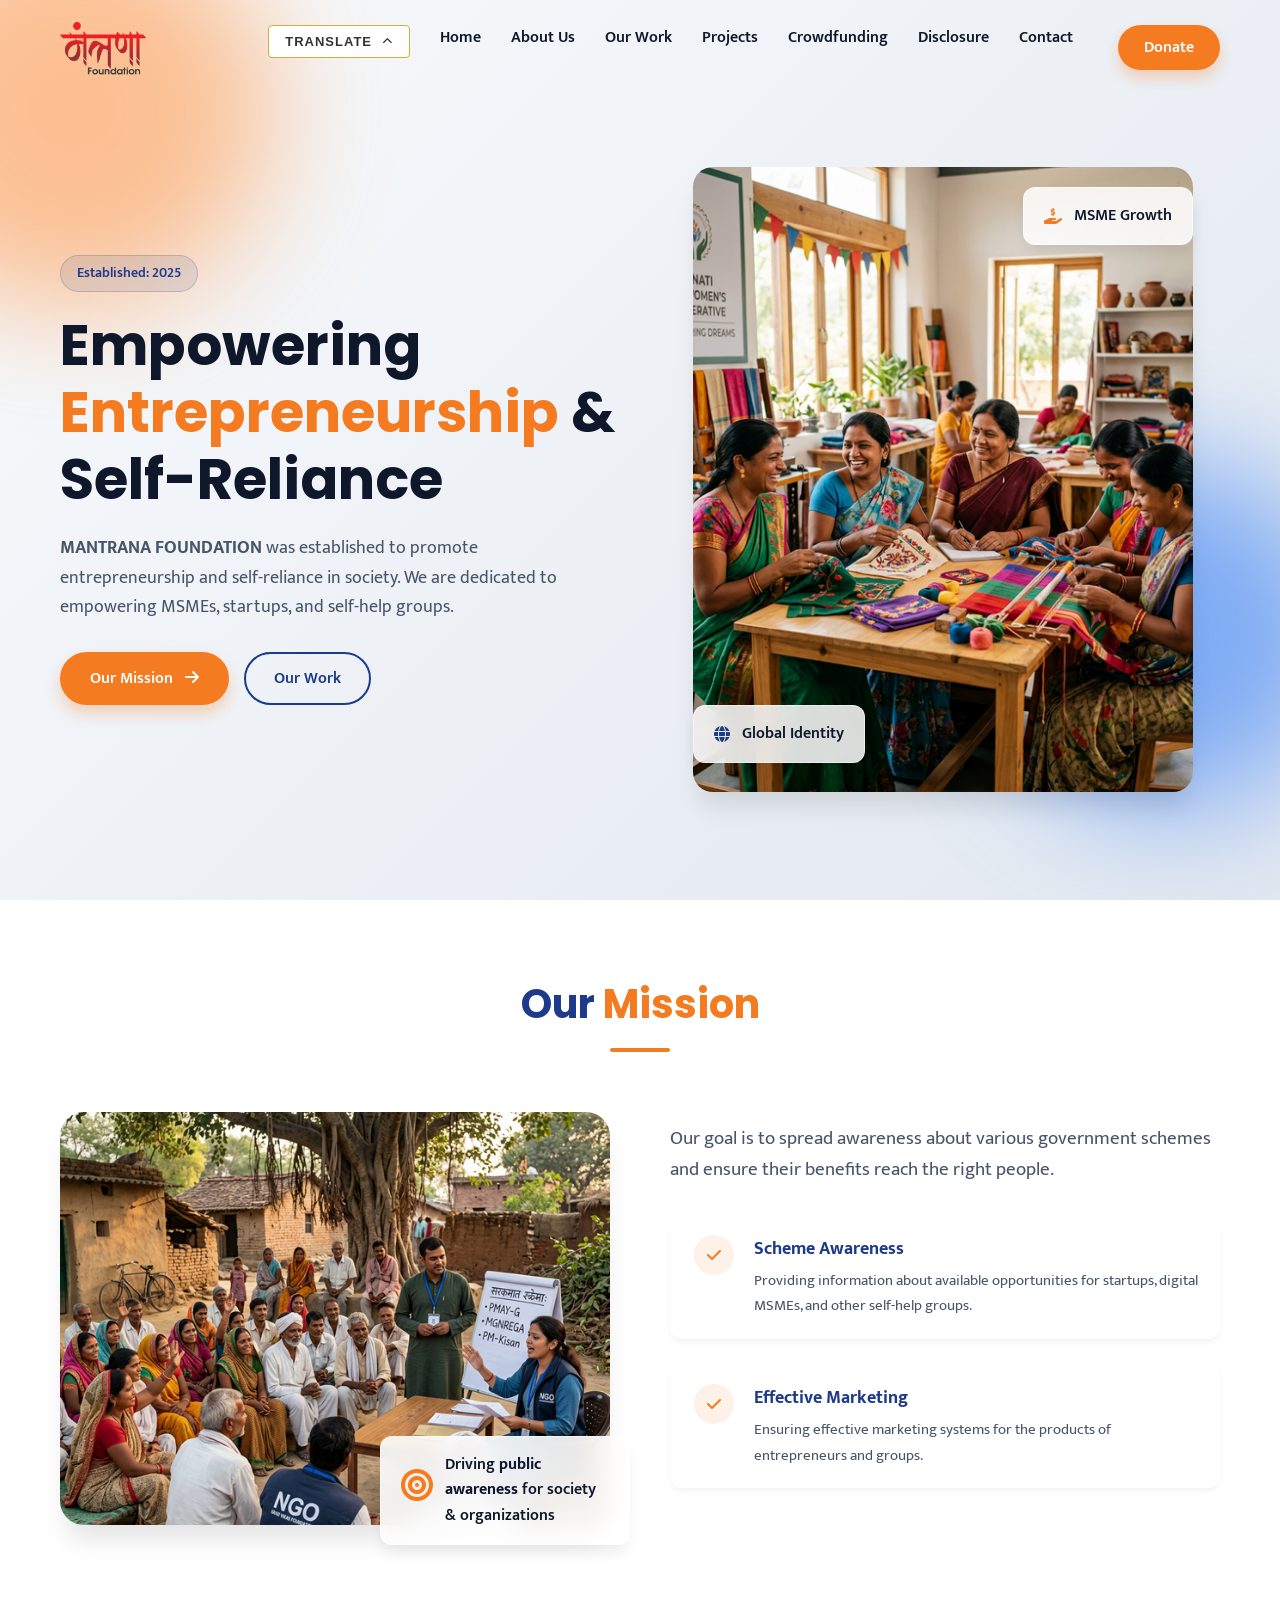
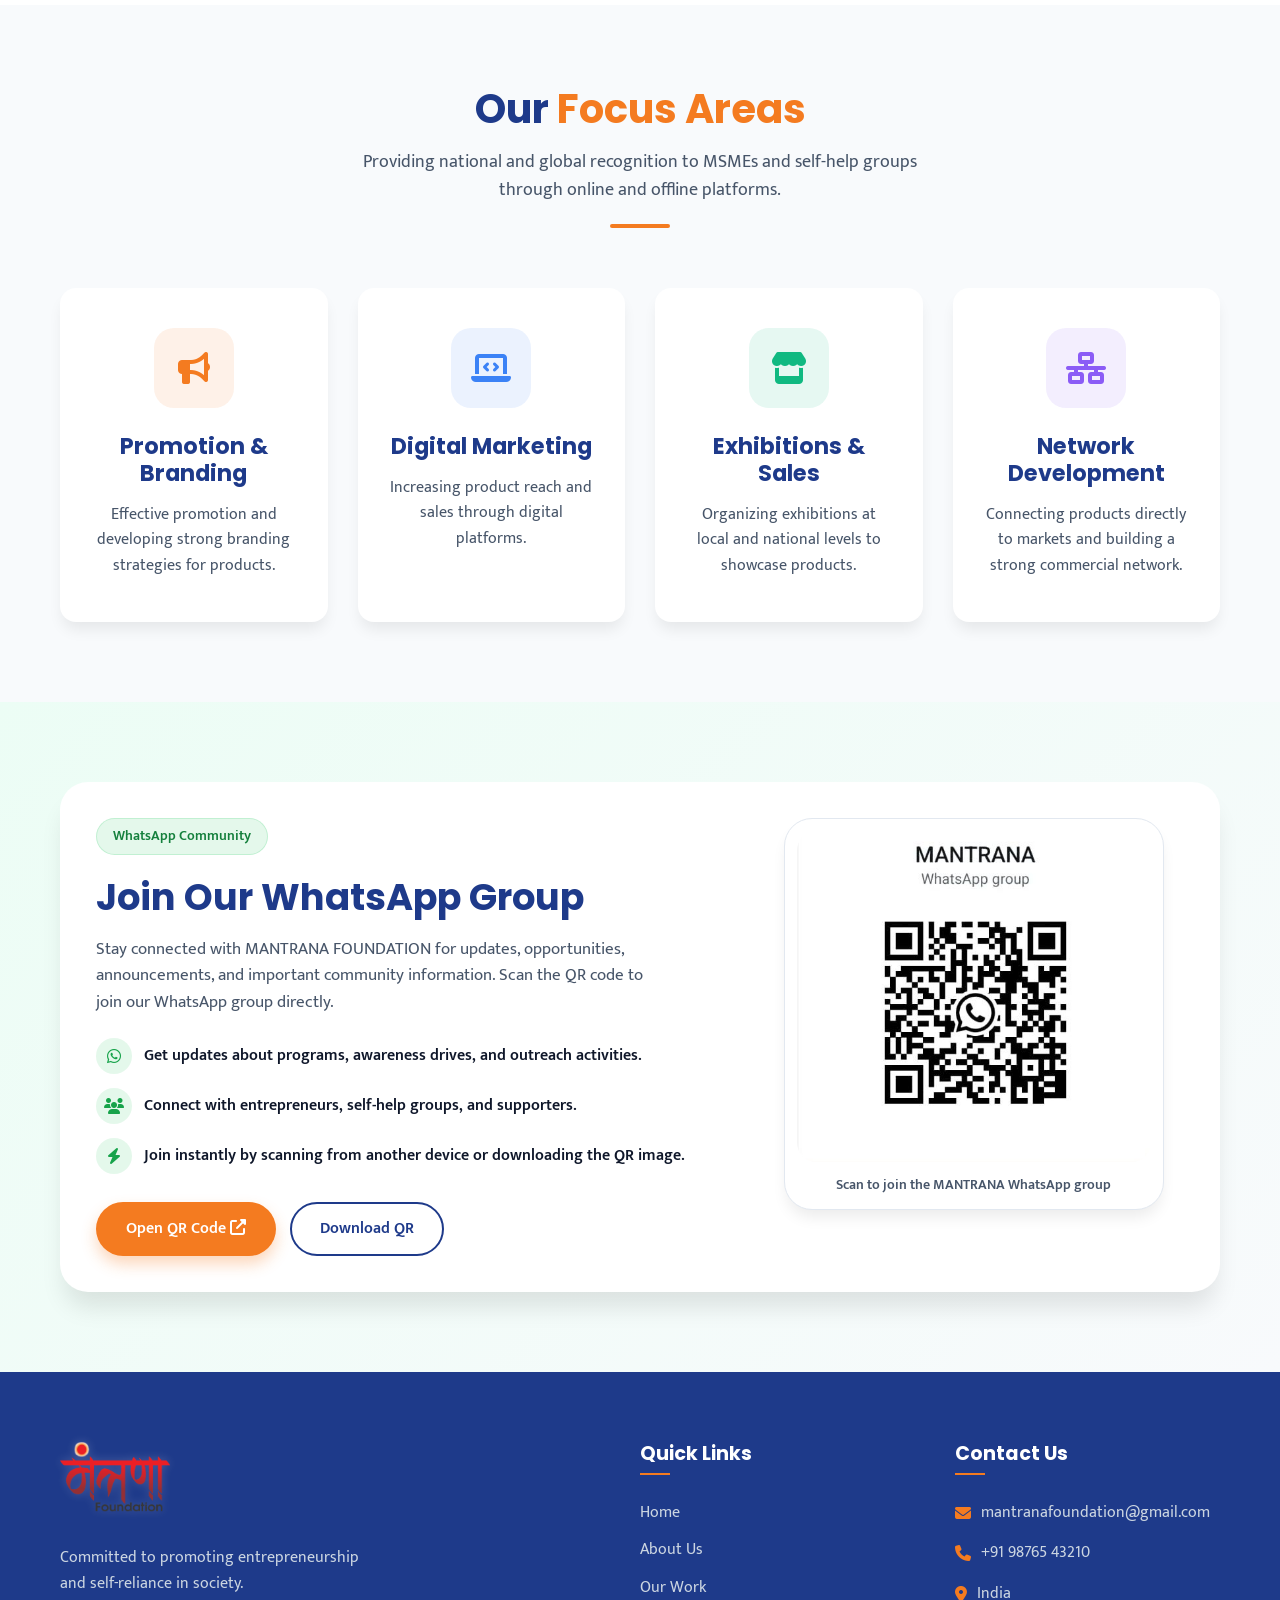
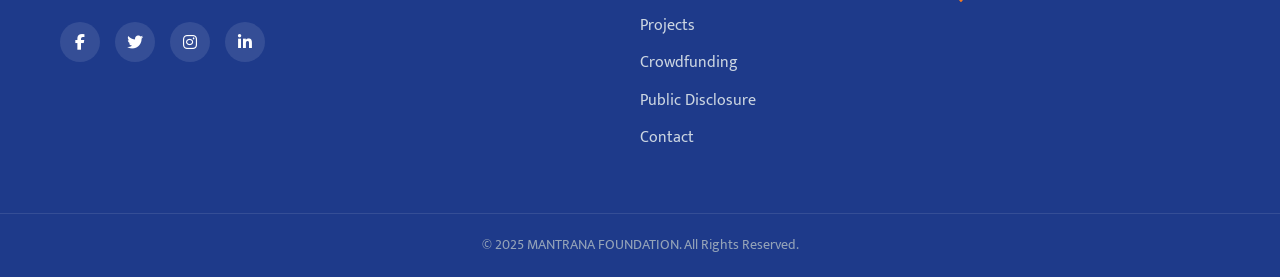
==== index.html @ 3f2767aa "update" ====
<!DOCTYPE html>
<html lang="en">

<head>
    <meta charset="UTF-8">
    <meta name="viewport" content="width=device-width, initial-scale=1.0">
    <meta name="description"
        content="MANTRANA FOUNDATION - An organization dedicated to promoting entrepreneurship and self-reliance in society.">
    <title>MANTRANA FOUNDATION | Entrepreneurship & Self-Reliance</title>
    <link rel="preconnect" href="https://fonts.googleapis.com">
    <link rel="preconnect" href="https://fonts.gstatic.com" crossorigin>
    <link
        href="https://fonts.googleapis.com/css2?family=Mukta:wght@300;400;500;600;700&family=Poppins:wght@400;500;600;700;800&display=swap"
        rel="stylesheet">
    <link rel="stylesheet" href="https://cdnjs.cloudflare.com/ajax/libs/font-awesome/6.4.0/css/all.min.css">
    <link rel="stylesheet" href="styles.css">
</head>

<body>
    <!-- Navbar -->
    <nav class="navbar">
        <div class="container nav-container">
            <a href="index.html" class="logo">
                <img src="assets/Mantarna_Foundation_4.jpg-removebg-preview.png" alt="MANTRANA FOUNDATION Logo" class="logo-img">
            </a>
            <div class="nav-links">
                <div class="premium-translate" id="premiumTranslate">
                    <button class="translate-btn" id="translateBtn">
                        TRANSLATE <i class="fas fa-chevron-up"></i>
                    </button>
                    <div class="translate-dropdown" id="translateDropdown">
                        <div class="translate-header">
                            <h3>Select Language</h3>
                            <p>INSTANT PAGE TRANSLATION</p>
                        </div>
                        <div class="translate-list" id="languageList">
                            <div class="translate-item active" data-lang="en">
                                <span class="dot"></span> English
                            </div>
                            <div class="translate-item" data-lang="as">
                                <span class="dot"></span> Assamese
                            </div>
                            <div class="translate-item" data-lang="hi">
                                <span class="dot"></span> Awadhi
                            </div>
                            <div class="translate-item" data-lang="hi">
                                <span class="dot"></span> Bodo
                            </div>
                            <div class="translate-item" data-lang="bn">
                                <span class="dot"></span> Bengali
                            </div>
                            <div class="translate-item" data-lang="hi">
                                <span class="dot"></span> Bhojpuri
                            </div>
                            <div class="translate-item" data-lang="hi">
                                <span class="dot"></span> Hindi
                            </div>
                        </div>
                    </div>
                </div>
                <div id="google_translate_element"></div>
                <a href="index.html" class="nav-link active">Home</a>
                <a href="about.html" class="nav-link">About Us</a>
                <a href="services.html" class="nav-link">Our Work</a>
                <a href="projects.html" class="nav-link">Projects</a>
                <a href="crowdfund.html" class="nav-link">Crowdfunding</a>
                <a href="disclosure.html" class="nav-link">Disclosure</a>
                <a href="contact.html" class="nav-link">Contact</a>
                <a href="donate.html" class="btn btn-primary nav-donate-btn">Donate</a>
            </div>
            <button class="menu-btn" aria-label="Toggle menu">
                <i class="fas fa-bars"></i>
            </button>
        </div>
    </nav>

    <!-- Hero Section -->
    <header id="home" class="hero">
        <div class="hero-shapes">
            <div class="shape shape-1"></div>
            <div class="shape shape-2"></div>
            <div class="shape shape-3"></div>
        </div>
        <div class="container hero-container">
            <div class="hero-content">
                <div class="badge">Established: 2025</div>
                <h1 class="hero-title">Empowering <span>Entrepreneurship</span> & Self-Reliance</h1>
                <p class="hero-subtitle">
                    <strong>MANTRANA FOUNDATION</strong> was established to promote entrepreneurship and self-reliance
                    in society. We are dedicated to empowering MSMEs, startups, and self-help groups.
                </p>
                <div class="hero-actions">
                    <a href="#mission" class="btn btn-primary">Our Mission <i class="fas fa-arrow-right"></i></a>
                    <a href="#services" class="btn btn-outline">Our Work</a>
                </div>
            </div>
            <div class="hero-image">
                <div class="hero-img-wrapper">
                    <div class="hero-img-container">
                        <img src="hero-image.png" alt="MANTRANA FOUNDATION - Women Entrepreneurs"
                            class="hero-real-image">
                        <div class="image-overlay-card top-right glass-card">
                            <i class="fas fa-hand-holding-dollar text-primary"></i>
                            <span>MSME Growth</span>
                        </div>
                        <div class="image-overlay-card bottom-left glass-card">
                            <i class="fas fa-globe text-secondary"></i>
                            <span>Global Identity</span>
                        </div>
                    </div>
                </div>
            </div>
        </div>
    </header>

    <!-- Mission Section -->
    <section id="mission" class="mission section">
        <div class="container">
            <div class="section-header text-center">
                <h2 class="section-title">Our <span>Mission</span></h2>
                <div class="section-divider"></div>
            </div>
            <div class="mission-grid">
                <div class="mission-image-container">
                    <img src="mission-image.png" alt="MANTRANA FOUNDATION Mission" class="mission-real-image">
                    <div class="mission-highlight-card glass-card">
                        <i class="fas fa-bullseye text-primary" style="font-size: 2rem; margin-bottom: 10px;"></i>
                        <p>Driving <strong>public awareness</strong> for society & organizations</p>
                    </div>
                </div>
                <div class="mission-content">
                    <p class="mission-text text-xl">
                        Our goal is to spread awareness about various government schemes and ensure their benefits
                        reach the right people.
                    </p>
                    <ul class="mission-list">
                        <li>
                            <div class="list-icon"><i class="fas fa-check"></i></div>
                            <div class="list-text">
                                <strong>Scheme Awareness</strong>
                                <span>Providing information about available opportunities for startups, digital MSMEs,
                                    and other self-help groups.</span>
                            </div>
                        </li>
                        <li>
                            <div class="list-icon"><i class="fas fa-check"></i></div>
                            <div class="list-text">
                                <strong>Effective Marketing</strong>
                                <span>Ensuring effective marketing systems for the products of entrepreneurs and
                                    groups.</span>
                            </div>
                        </li>
                    </ul>
                </div>
            </div>
        </div>
    </section>

    <!-- Services/Work Section -->
    <section id="services" class="services section bg-light">
        <div class="container">
            <div class="section-header text-center">
                <h2 class="section-title">Our <span>Focus Areas</span></h2>
                <p class="section-subtitle">Providing national and global recognition to MSMEs and self-help groups
                    through online and offline platforms.</p>
                <div class="section-divider"></div>
            </div>
            <div class="services-grid">
                <!-- Service 1 -->
                <div class="service-card">
                    <div class="service-icon wrapper-1">
                        <i class="fas fa-bullhorn"></i>
                    </div>
                    <h3 class="service-title">Promotion & Branding</h3>
                    <p class="service-desc">Effective promotion and developing strong branding strategies for products.
                    </p>
                </div>
                <!-- Service 2 -->
                <div class="service-card">
                    <div class="service-icon wrapper-2">
                        <i class="fas fa-laptop-code"></i>
                    </div>
                    <h3 class="service-title">Digital Marketing</h3>
                    <p class="service-desc">Increasing product reach and sales through digital platforms.</p>
                </div>
                <!-- Service 3 -->
                <div class="service-card">
                    <div class="service-icon wrapper-3">
                        <i class="fas fa-store"></i>
                    </div>
                    <h3 class="service-title">Exhibitions & Sales</h3>
                    <p class="service-desc">Organizing exhibitions at local and national levels to showcase products.
                    </p>
                </div>
                <!-- Service 4 -->
                <div class="service-card">
                    <div class="service-icon wrapper-4">
                        <i class="fas fa-network-wired"></i>
                    </div>
                    <h3 class="service-title">Network Development</h3>
                    <p class="service-desc">Connecting products directly to markets and building a strong commercial
                        network.</p>
                </div>
            </div>
        </div>
    </section>

    <section class="qr-community">
        <div class="container">
            <div class="qr-community-card">
                <div class="qr-community-copy">
                    <div class="badge">WhatsApp Community</div>
                    <h2 class="qr-community-title">Join Our WhatsApp Group</h2>
                    <p class="qr-community-text">
                        Stay connected with MANTRANA FOUNDATION for updates, opportunities, announcements, and important
                        community information. Scan the QR code to join our WhatsApp group directly.
                    </p>
                    <ul class="qr-community-points">
                        <li>
                            <i class="fab fa-whatsapp"></i>
                            <span>Get updates about programs, awareness drives, and outreach activities.</span>
                        </li>
                        <li>
                            <i class="fas fa-users"></i>
                            <span>Connect with entrepreneurs, self-help groups, and supporters.</span>
                        </li>
                        <li>
                            <i class="fas fa-bolt"></i>
                            <span>Join instantly by scanning from another device or downloading the QR image.</span>
                        </li>
                    </ul>
                    <div class="qr-community-actions">
                        <a href="assets/WhatsApp Image 2026-04-08 at 12.09.59 PM.jpeg" target="_blank"
                            class="btn btn-primary">
                            Open QR Code <i class="fas fa-up-right-from-square"></i>
                        </a>
                        <a href="assets/WhatsApp Image 2026-04-08 at 12.09.59 PM.jpeg" download class="btn btn-outline">
                            Download QR
                        </a>
                    </div>
                </div>
                <div class="qr-preview">
                    <img src="assets/WhatsApp Image 2026-04-08 at 12.09.59 PM.jpeg" alt="WhatsApp Group QR Code">
                    <p class="qr-preview-label">Scan to join the MANTRANA WhatsApp group</p>
                </div>
            </div>
        </div>
    </section>

    <!-- Footer -->
    <footer class="footer">
        <div class="container footer-container">
            <div class="footer-brand">
                <a href="#" class="logo footer-logo">
                    <img src="assets/Mantarna_Foundation_4.jpg-removebg-preview.png" alt="MANTRANA FOUNDATION Logo" class="logo-img">
                </a>
                <p class="footer-desc">Committed to promoting entrepreneurship and self-reliance in society.</p>
                <div class="social-links">
                    <a href="#" class="social-link"><i class="fab fa-facebook-f"></i></a>
                    <a href="#" class="social-link"><i class="fab fa-twitter"></i></a>
                    <a href="#" class="social-link"><i class="fab fa-instagram"></i></a>
                    <a href="#" class="social-link"><i class="fab fa-linkedin-in"></i></a>
                </div>
            </div>

            <div class="footer-links">
                <h4 class="footer-title">Quick Links</h4>
                <ul>
                    <li><a href="index.html">Home</a></li>
                    <li><a href="about.html">About Us</a></li>
                    <li><a href="services.html">Our Work</a></li>
                    <li><a href="projects.html">Projects</a></li>
                    <li><a href="crowdfund.html">Crowdfunding</a></li>
                    <li><a href="disclosure.html">Public Disclosure</a></li>
                    <li><a href="contact.html">Contact</a></li>
                </ul>
            </div>

            <div class="footer-contact">
                <h4 class="footer-title">Contact Us</h4>
                <ul>
                    <li><i class="fas fa-envelope"></i> mantranafoundation@gmail.com</li>
                    <li><i class="fas fa-phone"></i> +91 98765 43210</li>
                    <li><i class="fas fa-map-marker-alt"></i> India</li>
                </ul>
            </div>
        </div>
        <div class="footer-bottom">
            <p>&copy; 2025 MANTRANA FOUNDATION. All Rights Reserved.</p>
        </div>
    </footer>

    <script type="text/javascript">
        function googleTranslateElementInit() {
            new google.translate.TranslateElement({
                pageLanguage: 'en',
                includedLanguages: 'hi,bn,te,mr,ta,ur,gu,kn,or,ml,pa,as,en',
                layout: google.translate.TranslateElement.InlineLayout.SIMPLE
            }, 'google_translate_element');
        }
    </script>
    <script type="text/javascript"
        src="https://translate.google.com/translate_a/element.js?cb=googleTranslateElementInit"></script>
    <script src="script.js"></script>
</body>

</html>
---- styles.css ----
/* --- Base & Variables --- */
:root {
    --primary: #F47B20;
    /* Vibrant Saffron */
    --primary-light: #FF9A4D;
    --primary-dark: #cc5c0c;
    --secondary: #1E3A8A;
    /* Deep Royal Blue */
    --secondary-light: #3B82F6;
    --text-dark: #0F172A;
    --text-muted: #475569;
    --bg-light: #F8FAFC;
    --white: #FFFFFF;
    --transition: all 0.3s cubic-bezier(0.25, 0.8, 0.25, 1);
    --shadow-sm: 0 4px 6px -1px rgba(0, 0, 0, 0.05);
    --shadow-md: 0 10px 15px -3px rgba(0, 0, 0, 0.08);
    --shadow-lg: 0 20px 25px -5px rgba(0, 0, 0, 0.1);
}

* {
    margin: 0;
    padding: 0;
    box-sizing: border-box;
}

html {
    scroll-behavior: smooth;
}

body {
    font-family: 'Mukta', 'Poppins', sans-serif;
    color: var(--text-dark);
    background-color: var(--white);
    line-height: 1.6;
    overflow-x: hidden;
}

a {
    text-decoration: none;
    color: inherit;
}

ul {
    list-style: none;
}

.container {
    max-width: 1200px;
    margin: 0 auto;
    padding: 0 20px;
}

.text-center {
    text-align: center;
}

.section {
    padding: 80px 0;
}

.bg-light {
    background-color: var(--bg-light);
}

/* --- Utilities & Typography --- */
h1,
h2,
h3,
h4,
h5,
h6 {
    font-family: 'Poppins', 'Mukta', sans-serif;
    font-weight: 700;
    line-height: 1.2;
}

.btn {
    display: inline-block;
    padding: 12px 28px;
    border-radius: 50px;
    font-weight: 600;
    font-size: 1rem;
    cursor: pointer;
    transition: var(--transition);
    border: 2px solid transparent;
}

.btn-primary {
    background-color: var(--primary);
    color: var(--white);
    box-shadow: 0 8px 15px rgba(244, 123, 32, 0.3);
}

.btn-primary:hover {
    background-color: var(--primary-dark);
    transform: translateY(-2px);
    box-shadow: 0 12px 20px rgba(244, 123, 32, 0.4);
}

.btn-outline {
    background-color: transparent;
    border-color: var(--secondary);
    color: var(--secondary);
}

.btn-outline:hover {
    background-color: var(--secondary);
    color: var(--white);
    transform: translateY(-2px);
}

.text-primary {
    color: var(--primary);
}

.text-secondary {
    color: var(--secondary);
}

.text-xl {
    font-size: 1.2rem;
}

/* --- Navbar --- */
.navbar {
    position: fixed;
    top: 0;
    left: 0;
    width: 100%;
    padding: 20px 0;
    z-index: 1000;
    transition: var(--transition);
    background: transparent;
}

.navbar.scrolled {
    background: rgba(255, 255, 255, 0.95);
    backdrop-filter: blur(10px);
    padding: 15px 0;
    box-shadow: var(--shadow-sm);
}

.nav-container {
    display: flex;
    justify-content: space-between;
    align-items: center;
}

.logo {
    display: flex;
    align-items: center;
    gap: 10px;
    transition: var(--transition);
}

.logo-img {
    height: 55px; /* Optimal height for navbar */
    width: auto;
    object-fit: contain;
    transition: var(--transition);
}

.logo:hover .logo-img {
    transform: scale(1.05);
}

.nav-links {
    display: flex;
    gap: 30px;
}

.nav-link {
    font-weight: 600;
    color: var(--text-dark);
    position: relative;
    padding-bottom: 5px;
}

.nav-donate-btn {
    padding: 8px 24px !important;
    margin-left: 15px;
}

.nav-link::after {
    content: '';
    position: absolute;
    bottom: 0;
    left: 0;
    width: 0;
    height: 2px;
    background-color: var(--primary);
    transition: var(--transition);
}

.nav-link:hover::after {
    width: 100%;
}

.navbar.scrolled .logo,
.navbar.scrolled .nav-link {
    color: var(--text-dark);
}

.menu-btn {
    display: none;
    font-size: 1.5rem;
    background: none;
    border: none;
    color: var(--text-dark);
    cursor: pointer;
}

/* --- Hero Section --- */
.hero {
    position: relative;
    padding: 160px 0 100px;
    min-height: 100vh;
    display: flex;
    align-items: center;
    background: linear-gradient(135deg, #F8FAFC 0%, #E2E8F0 100%);
    overflow: hidden;
}

.hero-shapes .shape {
    position: absolute;
    border-radius: 50%;
    filter: blur(60px);
    z-index: 0;
    opacity: 0.6;
}

.shape-1 {
    top: -10%;
    left: -10%;
    width: 400px;
    height: 400px;
    background: var(--primary-light);
}

.shape-2 {
    bottom: 10%;
    right: -5%;
    width: 350px;
    height: 350px;
    background: var(--secondary-light);
    opacity: 0.4;
}

.hero-container {
    position: relative;
    z-index: 1;
    display: grid;
    grid-template-columns: 1fr 1fr;
    gap: 50px;
    align-items: center;
}

.badge {
    display: inline-block;
    padding: 6px 16px;
    background: rgba(30, 58, 138, 0.1);
    color: var(--secondary);
    border-radius: 50px;
    font-weight: 600;
    font-size: 0.9rem;
    margin-bottom: 20px;
    border: 1px solid rgba(30, 58, 138, 0.2);
}

.hero-title {
    font-size: 3.5rem;
    color: var(--text-dark);
    margin-bottom: 20px;
}

.hero-title span {
    color: var(--primary);
}

.hero-subtitle {
    font-size: 1.15rem;
    color: var(--text-muted);
    margin-bottom: 30px;
    max-width: 90%;
}

.hero-actions {
    display: flex;
    gap: 15px;
}

.hero-actions .btn i {
    margin-left: 8px;
}

.hero-image {
    position: relative;
}

.hero-img-wrapper {
    position: relative;
    width: 100%;
    height: 450px;
    display: flex;
    justify-content: center;
    align-items: center;
}

.hero-img-container {
    position: relative;
    width: 100%;
    max-width: 500px;
    margin: 0 auto;
}

.hero-real-image {
    width: 100%;
    height: auto;
    border-radius: 20px;
    box-shadow: var(--shadow-lg);
    display: block;
    object-fit: cover;
    aspect-ratio: 4/5;
}

.image-overlay-card {
    position: absolute;
    animation: pulseFloat 5s ease-in-out infinite;
    z-index: 2;
}

@keyframes float {

    0%,
    100% {
        transform: rotate(45deg) translateY(0);
    }

    50% {
        transform: rotate(45deg) translateY(-15px);
    }
}

.glass-card {
    background: rgba(255, 255, 255, 0.85);
    backdrop-filter: blur(12px);
    border: 1px solid rgba(255, 255, 255, 0.5);
    padding: 15px 20px;
    border-radius: 12px;
    box-shadow: var(--shadow-md);
    display: flex;
    align-items: center;
    gap: 12px;
    font-weight: 600;
}

.floating-card {
    position: absolute;
    animation: pulseFloat 5s ease-in-out infinite;
}

.floating-card i {
    font-size: 1.5rem;
}

.top-right {
    top: 20px;
    right: 0;
    animation-delay: 1s;
}

.bottom-left {
    bottom: 30px;
    left: 0;
    animation-delay: 2s;
}

@keyframes pulseFloat {

    0%,
    100% {
        transform: translateY(0);
    }

    50% {
        transform: translateY(-10px);
    }
}

/* --- Section Headers --- */
.section-header {
    margin-bottom: 60px;
}

.section-title {
    font-size: 2.5rem;
    color: var(--secondary);
    margin-bottom: 15px;
}

.section-title span {
    color: var(--primary);
}

.section-subtitle {
    font-size: 1.1rem;
    color: var(--text-muted);
    max-width: 600px;
    margin: 0 auto;
}

.section-divider {
    height: 4px;
    width: 60px;
    background: var(--primary);
    margin: 20px auto 0;
    border-radius: 2px;
}

/* --- Mission Section --- */
.mission-grid {
    display: grid;
    grid-template-columns: 1fr 1fr;
    gap: 60px;
    align-items: center;
}

.mission-image-container {
    position: relative;
    width: 100%;
}

.mission-real-image {
    width: 100%;
    height: auto;
    border-radius: 24px;
    box-shadow: var(--shadow-lg);
    object-fit: cover;
    aspect-ratio: 4/3;
    display: block;
}

.mission-highlight-card {
    position: absolute;
    bottom: -20px;
    right: -20px;
    max-width: 250px;
    z-index: 2;
    background: rgba(255, 255, 255, 0.9);
}





.mission-text {
    margin-bottom: 30px;
    color: var(--text-muted);
}

.mission-list li {
    display: flex;
    gap: 20px;
    margin-bottom: 25px;
    background: var(--white);
    padding: 20px;
    border-radius: 12px;
    box-shadow: var(--shadow-sm);
    transition: var(--transition);
    border-left: 4px solid transparent;
}

.mission-list li:hover {
    transform: translateX(10px);
    border-left-color: var(--primary);
    box-shadow: var(--shadow-md);
}

.list-icon {
    width: 40px;
    height: 40px;
    background: rgba(244, 123, 32, 0.1);
    color: var(--primary);
    border-radius: 50%;
    display: flex;
    justify-content: center;
    align-items: center;
    flex-shrink: 0;
}

.list-text strong {
    display: block;
    font-size: 1.1rem;
    margin-bottom: 5px;
    color: var(--secondary);
}

.list-text span {
    color: var(--text-muted);
    font-size: 0.95rem;
}

/* --- Services Section --- */
.services-grid {
    display: grid;
    grid-template-columns: repeat(auto-fit, minmax(250px, 1fr));
    gap: 30px;
}

.service-card {
    background: var(--white);
    padding: 40px 30px;
    border-radius: 16px;
    text-align: center;
    box-shadow: var(--shadow-md);
    transition: var(--transition);
    border-bottom: 4px solid transparent;
}

.service-card:hover {
    transform: translateY(-10px);
    box-shadow: var(--shadow-lg);
    border-bottom-color: var(--primary);
}

.service-icon {
    width: 80px;
    height: 80px;
    border-radius: 20px;
    display: flex;
    justify-content: center;
    align-items: center;
    margin: 0 auto 25px;
    font-size: 2rem;
    transition: var(--transition);
}

.wrapper-1 {
    background: rgba(244, 123, 32, 0.1);
    color: #F47B20;
}

.wrapper-2 {
    background: rgba(59, 130, 246, 0.1);
    color: #3B82F6;
}

.wrapper-3 {
    background: rgba(16, 185, 129, 0.1);
    color: #10B981;
}

.wrapper-4 {
    background: rgba(139, 92, 246, 0.1);
    color: #8B5CF6;
}

.service-card:hover .service-icon {
    transform: scale(1.1) rotate(5deg);
}

.service-title {
    font-size: 1.4rem;
    margin-bottom: 15px;
    color: var(--secondary);
}

.service-desc {
    color: var(--text-muted);
}

/* --- WhatsApp QR Section --- */
.qr-community {
    padding: 80px 0;
    background: linear-gradient(135deg, #ecfdf5 0%, #f8fafc 100%);
}

.qr-community-card {
    display: grid;
    grid-template-columns: 1.2fr 0.8fr;
    gap: 36px;
    align-items: start;
    background: var(--white);
    border-radius: 28px;
    padding: 36px;
    box-shadow: var(--shadow-lg);
}

.qr-community-copy .badge {
    background: rgba(34, 197, 94, 0.12);
    color: #15803D;
    border-color: rgba(34, 197, 94, 0.18);
}

.qr-community-title {
    font-size: 2.3rem;
    color: var(--secondary);
    margin-bottom: 16px;
}

.qr-community-text {
    color: var(--text-muted);
    font-size: 1.05rem;
    margin-bottom: 22px;
    max-width: 560px;
}

.qr-community-points {
    display: grid;
    gap: 14px;
    margin-bottom: 28px;
}

.qr-community-points li {
    display: flex;
    align-items: center;
    gap: 12px;
    color: var(--text-dark);
    font-weight: 600;
}

.qr-community-points i {
    width: 36px;
    height: 36px;
    border-radius: 50%;
    display: flex;
    align-items: center;
    justify-content: center;
    background: rgba(34, 197, 94, 0.12);
    color: #16A34A;
    flex-shrink: 0;
}

.qr-community-actions {
    display: flex;
    gap: 14px;
    flex-wrap: wrap;
}

.qr-preview {
    background: #ffffff;
    border: 1px solid #E2E8F0;
    border-radius: 28px;
    padding: 12px;
    text-align: center;
    width: 100%;
    max-width: 380px;
    justify-self: center;
    align-self: start;
    box-shadow: var(--shadow-md);
}

.qr-preview img {
    width: 100%;
    max-width: none;
    height: auto;
    border-radius: 20px;
    display: block;
    margin: 0 auto 12px;
}

.qr-preview-label {
    color: var(--text-muted);
    font-size: 0.9rem;
    font-weight: 600;
}

/* --- Footer --- */
.footer {
    background-color: var(--secondary);
    color: var(--white);
    padding: 70px 0 20px;
}

.footer-container {
    display: grid;
    grid-template-columns: 2fr 1fr 1fr;
    gap: 50px;
    margin-bottom: 50px;
}

.footer-logo {
    margin-bottom: 25px;
    display: inline-block;
}

.footer-logo .logo-img {
    height: 70px; /* Slightly larger for footer */
    filter: drop-shadow(0 0 5px rgba(255, 255, 255, 0.2));
}

.footer-desc {
    color: #CBD5E1;
    margin-bottom: 25px;
    max-width: 300px;
}

.social-links {
    display: flex;
    gap: 15px;
}

.social-link {
    width: 40px;
    height: 40px;
    background: rgba(255, 255, 255, 0.1);
    display: flex;
    justify-content: center;
    align-items: center;
    border-radius: 50%;
    color: var(--white);
    transition: var(--transition);
}

.social-link:hover {
    background: var(--primary);
    transform: translateY(-3px);
}

.footer-title {
    font-size: 1.2rem;
    margin-bottom: 25px;
    position: relative;
    padding-bottom: 10px;
}

.footer-title::after {
    content: '';
    position: absolute;
    bottom: 0;
    left: 0;
    width: 30px;
    height: 2px;
    background: var(--primary);
}

.footer-links ul li {
    margin-bottom: 12px;
}

.footer-links ul li a {
    color: #CBD5E1;
    transition: var(--transition);
}

.footer-links ul li a:hover {
    color: var(--primary);
    padding-left: 5px;
}

.footer-contact ul li {
    margin-bottom: 15px;
    display: flex;
    align-items: center;
    gap: 10px;
    color: #CBD5E1;
}

.footer-contact ul li i {
    color: var(--primary);
}

.footer-bottom {
    text-align: center;
    padding-top: 20px;
    border-top: 1px solid rgba(255, 255, 255, 0.1);
    color: #94A3B8;
    font-size: 0.9rem;
}

/* --- Page Hero (Inner Pages) --- */
.page-hero {
    position: relative;
    padding: 160px 0 80px;
    background: linear-gradient(135deg, #0F172A 0%, #1E3A8A 60%, #3B82F6 100%);
    overflow: hidden;
    text-align: center;
}

.page-hero-shapes .shape {
    position: absolute;
    border-radius: 50%;
    filter: blur(80px);
    opacity: 0.3;
}

.page-hero .shape-1 {
    top: -20%;
    left: -10%;
    width: 400px;
    height: 400px;
    background: var(--primary);
}

.page-hero .shape-2 {
    bottom: -10%;
    right: -5%;
    width: 350px;
    height: 350px;
    background: var(--secondary-light);
}

.page-hero-content {
    position: relative;
    z-index: 1;
}

.page-hero .badge {
    background: rgba(244, 123, 32, 0.2);
    color: var(--primary-light);
    border-color: rgba(244, 123, 32, 0.3);
}

.page-hero-title {
    font-size: 3rem;
    color: var(--white);
    margin-bottom: 20px;
}

.page-hero-title span {
    color: var(--primary);
}

.page-hero-subtitle {
    font-size: 1.15rem;
    color: #CBD5E1;
    max-width: 650px;
    margin: 0 auto;
}

/* --- Disclosure Section --- */
.disclosure-section {
    padding: 80px 0;
}

.documents-grid {
    display: flex;
    flex-direction: column;
    gap: 20px;
    max-width: 800px;
    margin: 0 auto;
}

.document-card {
    background: var(--white);
    border-radius: 16px;
    padding: 28px;
    box-shadow: var(--shadow-sm);
    display: flex;
    align-items: center;
    gap: 20px;
    transition: var(--transition);
    border: 1px solid rgba(0, 0, 0, 0.04);
    position: relative;
    overflow: hidden;
}

.document-card::before {
    content: '';
    position: absolute;
    top: 0;
    left: 0;
    width: 4px;
    height: 100%;
    background: var(--primary);
    transform: scaleY(0);
    transition: var(--transition);
    border-radius: 4px 0 0 4px;
}

.document-card:hover {
    transform: translateY(-4px);
    box-shadow: var(--shadow-lg);
}

.document-card:hover::before {
    transform: scaleY(1);
}

.document-icon {
    width: 56px;
    height: 56px;
    border-radius: 14px;
    background: linear-gradient(135deg, #FEE2E2, #FECACA);
    color: #DC2626;
    display: flex;
    justify-content: center;
    align-items: center;
    font-size: 1.5rem;
    flex-shrink: 0;
}

.document-info {
    flex: 1;
    min-width: 0;
}

.document-title {
    font-size: 1.05rem;
    font-weight: 700;
    color: var(--text-dark);
    margin-bottom: 4px;
    white-space: nowrap;
    overflow: hidden;
    text-overflow: ellipsis;
}

.document-desc {
    font-size: 0.85rem;
    color: var(--text-muted);
    line-height: 1.4;
}

.document-actions {
    display: flex;
    gap: 8px;
    flex-shrink: 0;
}

.doc-btn {
    display: inline-flex;
    align-items: center;
    gap: 6px;
    padding: 8px 16px;
    border-radius: 8px;
    font-size: 0.85rem;
    font-weight: 600;
    transition: var(--transition);
    cursor: pointer;
    text-decoration: none;
}

.doc-btn-view {
    background: rgba(30, 58, 138, 0.08);
    color: var(--secondary);
}

.doc-btn-view:hover {
    background: var(--secondary);
    color: var(--white);
    transform: translateY(-1px);
}

.doc-btn-download {
    background: rgba(244, 123, 32, 0.1);
    color: var(--primary);
    padding: 8px 12px;
}

.doc-btn-download:hover {
    background: var(--primary);
    color: var(--white);
    transform: translateY(-1px);
}

/* --- Images Gallery --- */
.images-grid {
    display: grid;
    grid-template-columns: repeat(auto-fit, minmax(300px, 1fr));
    gap: 30px;
    max-width: 800px;
    margin: 0 auto;
}

.image-card {
    border-radius: 16px;
    overflow: hidden;
    box-shadow: var(--shadow-md);
    transition: var(--transition);
    background: var(--white);
}

.image-card:hover {
    transform: translateY(-6px);
    box-shadow: var(--shadow-lg);
}

.image-card-inner {
    overflow: hidden;
    aspect-ratio: 4/3;
}

.image-card-inner img {
    width: 100%;
    height: 100%;
    object-fit: cover;
    transition: transform 0.5s ease;
}

.image-card:hover .image-card-inner img {
    transform: scale(1.05);
}

.image-card-footer {
    padding: 16px 20px;
    display: flex;
    justify-content: space-between;
    align-items: center;
    border-top: 1px solid rgba(0, 0, 0, 0.05);
}

.image-card-footer span {
    font-weight: 600;
    color: var(--text-muted);
    font-size: 0.9rem;
}

.image-card-footer span i {
    color: var(--primary);
    margin-right: 8px;
}

/* --- Responsive Design --- */
@media (max-width: 992px) {

    .hero-container,
    .mission-grid {
        grid-template-columns: 1fr;
        gap: 40px;
    }

    .hero-title {
        font-size: 2.8rem;
    }

    .hero-content {
        text-align: center;
        order: 2;
    }

    .hero-actions {
        justify-content: center;
    }

    .hero-subtitle {
        margin: 0 auto 30px;
    }

    .hero-image {
        order: 1;
    }

    .footer-container {
        grid-template-columns: 1fr;
        text-align: center;
        gap: 30px;
    }

    .footer-desc {
        margin: 0 auto 25px;
    }

    .social-links {
        justify-content: center;
    }

    .footer-title::after {
        left: 50%;
        transform: translateX(-50%);
    }

    .footer-contact ul li {
        justify-content: center;
    }

    .page-hero-title {
        font-size: 2.2rem;
    }

    .documents-grid {
        grid-template-columns: 1fr;
    }

    .document-card {
        flex-wrap: wrap;
    }

    .document-actions {
        width: 100%;
        justify-content: flex-end;
    }

    .images-grid {
        grid-template-columns: 1fr;
    }

    .qr-community-card {
        grid-template-columns: 1fr;
    }
}

@media (max-width: 768px) {
    .menu-btn {
        display: block;
    }

    .nav-links {
        position: fixed;
        top: 80px;
        left: -100%;
        width: 100%;
        background: var(--white);
        flex-direction: column;
        align-items: center;
        padding: 30px 0;
        box-shadow: var(--shadow-md);
        transition: var(--transition);
    }

    .nav-links.active {
        left: 0;
    }

    .nav-donate-btn {
        margin-left: 0;
        margin-top: 15px;
    }

    .lang-selector {
        margin-left: 0;
        margin-top: 15px;
        justify-content: center;
    }
}

/* --- Language Selector --- */
.lang-selector {
    display: flex;
    align-items: center;
    gap: 8px;
    margin-right: 15px;
    background: var(--white); 
    border: 1px solid #E2E8F0;
    border-radius: 50px;
    padding: 4px 12px 4px 16px;
    box-shadow: var(--shadow-sm);
    transition: var(--transition);
}

.lang-selector:hover {
    border-color: var(--primary);
    box-shadow: 0 4px 12px rgba(244, 123, 32, 0.15);
}

.lang-label {
    font-weight: 600;
    font-size: 0.95rem;
    color: var(--secondary);
    display: flex;
    align-items: center;
    gap: 8px;
    white-space: nowrap;
}

.lang-label i {
    color: var(--primary);
    font-size: 1.2rem;
}

.goog-te-banner-frame.skiptranslate, .goog-te-gadget-icon {
    display: none !important;
}

body {
    top: 0px !important;
}

.goog-te-gadget {
    font-family: 'Poppins', sans-serif !important;
    color: transparent !important;
    font-size: 0 !important;
    display: flex;
    align-items: center;
}

.goog-te-gadget .goog-te-combo {
    margin: 0 0 0 12px;
    padding: 6px 24px 6px 12px;
    border: none;
    border-left: 1px solid #E2E8F0;
    border-radius: 0;
    background-color: transparent;
    color: var(--text-dark);
    font-weight: 500;
    cursor: pointer;
    outline: none;
    font-family: 'Poppins', sans-serif;
    font-size: 0.9rem;
    appearance: none;
    -webkit-appearance: none;
    background-image: url("data:image/svg+xml;charset=UTF-8,%3csvg xmlns='http://www.w3.org/2000/svg' viewBox='0 0 24 24' fill='none' stroke='%2364748B' stroke-width='2' stroke-linecap='round' stroke-linejoin='round'%3e%3cpolyline points='6 9 12 15 18 9'%3e%3c/polyline%3e%3c/svg%3e");
    background-repeat: no-repeat;
    background-position: right 4px center;
    background-size: 1em;
    transition: var(--transition);
}

.goog-te-gadget .goog-te-combo:hover, .goog-te-gadget .goog-te-combo:focus {
    color: var(--primary);
}

#goog-gt-tt, .goog-te-balloon-frame {
    display: none !important;
}

.goog-text-highlight {
    background-color: transparent !important;
    box-shadow: none !important;
}

/* Clean up Google Translate Simple Layout Button */
.goog-te-gadget-simple {
    background-color: transparent !important;
    border: none !important;
    display: flex;
    align-items: center;
}

.goog-te-gadget-simple .goog-te-menu-value {
    display: flex;
    align-items: center;
}

/* Hide vertical separator pipe */
.goog-te-gadget-simple .goog-te-menu-value span:nth-child(3) {
    display: none !important;
}

/* Style the dropdown arrow */
.goog-te-gadget-simple .goog-te-menu-value span[aria-hidden="true"] {
    color: var(--primary) !important;
    font-size: 14px !important;
    margin-left: 6px;
}

/* Also hide the first option in standard layout as a fallback */
.goog-te-combo option:first-child {
    display: none;
}

/* --- Premium Vision Card --- */
.vision-card {
    position: relative;
    margin-top: 50px;
    padding: 50px 40px;
    background: linear-gradient(135deg, rgba(255, 255, 255, 0.95) 0%, rgba(244, 123, 32, 0.03) 100%);
    border-radius: 30px;
    box-shadow: 0 20px 40px rgba(0, 0, 0, 0.05);
    border: 1px solid rgba(244, 123, 32, 0.1);
    overflow: hidden;
    transition: var(--transition);
}

.vision-card::before {
    content: '"';
    position: absolute;
    top: -20px;
    left: 20px;
    font-size: 15rem;
    font-family: 'Poppins', serif;
    color: rgba(244, 123, 32, 0.05);
    line-height: 1;
    z-index: 0;
}

.vision-card:hover {
    transform: translateY(-5px);
    box-shadow: 0 30px 60px rgba(244, 123, 32, 0.1);
    border-color: rgba(244, 123, 32, 0.3);
}

.vision-header {
    position: relative;
    z-index: 1;
    display: flex;
    align-items: center;
    gap: 15px;
    margin-bottom: 25px;
}

.vision-icon-wrapper {
    width: 50px;
    height: 50px;
    background: var(--primary);
    color: var(--white);
    border-radius: 12px;
    display: flex;
    justify-content: center;
    align-items: center;
    font-size: 1.5rem;
    box-shadow: 0 8px 15px rgba(244, 123, 32, 0.3);
}

.vision-title {
    font-size: 1.8rem;
    color: var(--secondary);
    font-weight: 800;
    margin: 0;
}

.vision-text {
    position: relative;
    z-index: 1;
    font-size: 1.25rem;
    line-height: 1.9;
    color: var(--text-dark);
    font-family: 'Mukta', sans-serif;
    font-style: italic;
    font-weight: 500;
}

.vision-highlight {
    color: var(--primary);
    font-weight: 700;
    position: relative;
    display: inline-block;
    padding: 0 4px;
}

.vision-highlight::after {
    content: '';
    position: absolute;
    bottom: 4px;
    left: 0;
    width: 100%;
    height: 8px;
    background: rgba(244, 123, 32, 0.15);
    z-index: -1;
    border-radius: 4px;
}

.vision-footer {
    margin-top: 30px;
    display: flex;
    align-items: center;
    gap: 10px;
}

.vision-footer .line {
    height: 2px;
    flex: 1;
    background: linear-gradient(to right, var(--primary), transparent);
}

/* --- Stats Section --- */
.stats-section {
    padding: 60px 0;
    background: var(--secondary);
    color: var(--white);
}

.stats-grid {
    display: grid;
    grid-template-columns: repeat(auto-fit, minmax(200px, 1fr));
    gap: 40px;
    text-align: center;
}

.stat-item h3 {
    font-size: 3rem;
    color: var(--primary);
    margin-bottom: 5px;
}

.stat-item p {
    font-size: 1.1rem;
    opacity: 0.9;
    font-weight: 500;
}

/* --- Core Values Section --- */
.values-section {
    padding: 100px 0;
}

.values-grid {
    display: grid;
    grid-template-columns: repeat(auto-fit, minmax(280px, 1fr));
    gap: 30px;
}

.value-card {
    background: var(--white);
    padding: 40px;
    border-radius: 20px;
    box-shadow: var(--shadow-md);
    transition: var(--transition);
    border: 1px solid rgba(0, 0, 0, 0.05);
}

.value-card:hover {
    transform: translateY(-10px);
    box-shadow: var(--shadow-lg);
    border-color: var(--primary-light);
}

.value-icon {
    width: 60px;
    height: 60px;
    background: rgba(244, 123, 32, 0.1);
    color: var(--primary);
    border-radius: 12px;
    display: flex;
    justify-content: center;
    align-items: center;
    font-size: 1.8rem;
    margin-bottom: 25px;
}

.value-card h3 {
    color: var(--secondary);
    margin-bottom: 15px;
    font-size: 1.4rem;
}

.value-card p {
    color: var(--text-muted);
}

/* --- Call to Action Section --- */
.cta-section {
    padding: 100px 0;
    background: linear-gradient(135deg, var(--secondary) 0%, #172554 100%);
    color: var(--white);
    position: relative;
    overflow: hidden;
}

.cta-section::before {
    content: '';
    position: absolute;
    top: 0;
    left: 0;
    width: 100%;
    height: 100%;
    background: url('https://www.transparenttextures.com/patterns/cubes.png');
    opacity: 0.1;
}

.cta-content {
    position: relative;
    z-index: 1;
    text-align: center;
    max-width: 800px;
    margin: 0 auto;
}

.cta-title {
    font-size: 3rem;
    margin-bottom: 20px;
}

.cta-text {
    font-size: 1.25rem;
    margin-bottom: 40px;
    opacity: 0.9;
}

.cta-actions {
    display: flex;
    gap: 20px;
    justify-content: center;
}

/* --- Team Section --- */
.team-section {
    padding: 100px 0;
}

.team-grid {
    display: grid;
    grid-template-columns: repeat(auto-fit, minmax(300px, 1fr));
    gap: 40px;
    margin-top: 50px;
}

.team-card {
    background: var(--white);
    border-radius: 24px;
    padding: 30px;
    text-align: center;
    box-shadow: var(--shadow-md);
    transition: var(--transition);
    border: 1px solid rgba(0, 0, 0, 0.05);
}

.team-card:hover {
    transform: translateY(-10px);
    box-shadow: var(--shadow-lg);
    border-color: var(--primary);
}

.team-img-wrapper {
    width: 180px;
    height: 180px;
    margin: 0 auto 25px;
    border-radius: 50%;
    overflow: hidden;
    border: 4px solid var(--primary-light);
    box-shadow: var(--shadow-sm);
}

.team-img-wrapper img {
    width: 100%;
    height: 100%;
    object-fit: cover;
}

.team-name {
    font-size: 1.5rem;
    color: var(--secondary);
    margin-bottom: 8px;
    font-weight: 800;
}

.team-role {
    font-size: 1rem;
    color: var(--primary);
    font-weight: 700;
    text-transform: uppercase;
    letter-spacing: 1px;
    margin-bottom: 20px;
    display: inline-block;
}

.team-info {
    display: flex;
    flex-direction: column;
    gap: 12px;
    text-align: left;
    background: var(--bg-light);
    padding: 20px;
    border-radius: 16px;
    font-size: 0.95rem;
}

.team-info-item {
    display: flex;
    align-items: center;
    gap: 12px;
    color: var(--text-dark);
}

.team-info-item i {
    width: 25px;
    color: var(--primary);
}

.team-details-img-section {
    margin-top: 80px;
}

/* --- Premium Translation Component --- */
.premium-translate {
    position: relative;
    display: inline-block;
    font-family: 'Poppins', sans-serif;
}

.translate-btn {
    background: #ffffff;
    color: #333333;
    border: 1px solid #D4AF37;
    padding: 8px 16px;
    border-radius: 4px;
    font-size: 13px;
    font-weight: 700;
    letter-spacing: 1px;
    cursor: pointer;
    display: flex;
    align-items: center;
    gap: 10px;
    transition: all 0.3s ease;
    text-transform: uppercase;
}

.translate-btn:hover {
    background: #fdfdfd;
    box-shadow: 0 0 15px rgba(212, 175, 55, 0.25);
}

.translate-btn i {
    font-size: 10px;
    transition: transform 0.3s ease;
}

.premium-translate.active .translate-btn i {
    transform: rotate(180deg);
}

.translate-dropdown {
    position: absolute;
    top: calc(100% + 20px);
    right: 0;
    width: 320px;
    background: #F9F7F2;
    border-radius: 20px;
    padding: 30px 25px;
    box-shadow: 0 15px 50px rgba(0,0,0,0.15);
    display: none;
    z-index: 1001;
    animation: fadeInSlide 0.3s ease forwards;
}

/* Caret/Arrow */
.translate-dropdown::before {
    content: '';
    position: absolute;
    top: -10px;
    right: 30px;
    border-left: 10px solid transparent;
    border-right: 10px solid transparent;
    border-bottom: 10px solid #F9F7F2;
}

.premium-translate.active .translate-dropdown {
    display: block;
}

@keyframes fadeInSlide {
    from { opacity: 0; transform: translateY(10px); }
    to { opacity: 1; transform: translateY(0); }
}

.translate-header {
    margin-bottom: 20px;
    border-bottom: 1px solid rgba(0,0,0,0.05);
    padding-bottom: 15px;
}

.translate-header h3 {
    font-family: 'Georgia', serif;
    font-size: 1.4rem;
    color: #333;
    margin-bottom: 5px;
    font-weight: 400;
}

.translate-header p {
    font-size: 10px;
    letter-spacing: 1.5px;
    color: #999;
    font-weight: 600;
    text-transform: uppercase;
}

.translate-list {
    max-height: 350px;
    overflow-y: auto;
    padding-right: 10px;
}

/* Custom Scrollbar */
.translate-list::-webkit-scrollbar {
    width: 4px;
}
.translate-list::-webkit-scrollbar-track {
    background: transparent;
}
.translate-list::-webkit-scrollbar-thumb {
    background: #D4AF37;
    border-radius: 10px;
}

.translate-item {
    background: #fff;
    margin-bottom: 12px;
    padding: 12px 20px;
    border-radius: 12px;
    display: flex;
    align-items: center;
    gap: 12px;
    cursor: pointer;
    transition: all 0.2s ease;
    border: 1px solid #eee;
    color: #444;
    font-weight: 500;
    font-size: 0.95rem;
}

.translate-item:hover {
    transform: translateY(-2px);
    box-shadow: 0 5px 15px rgba(0,0,0,0.05);
    border-color: #D4AF37;
}

.translate-item.active {
    background: #FFF9E6;
    border-color: #D4AF37;
}

.translate-item .dot {
    width: 8px;
    height: 8px;
    border-radius: 50%;
    background: #E5D5A5;
}

.translate-item.active .dot {
    background: #D4AF37;
    box-shadow: 0 0 5px rgba(212, 175, 55, 0.5);
}

/* Hide default Google Translate element but keep it in DOM */
#google_translate_element {
    display: none !important;
}

.skiptranslate {
    display: none !important;
}

body {
    top: 0 !important;
}
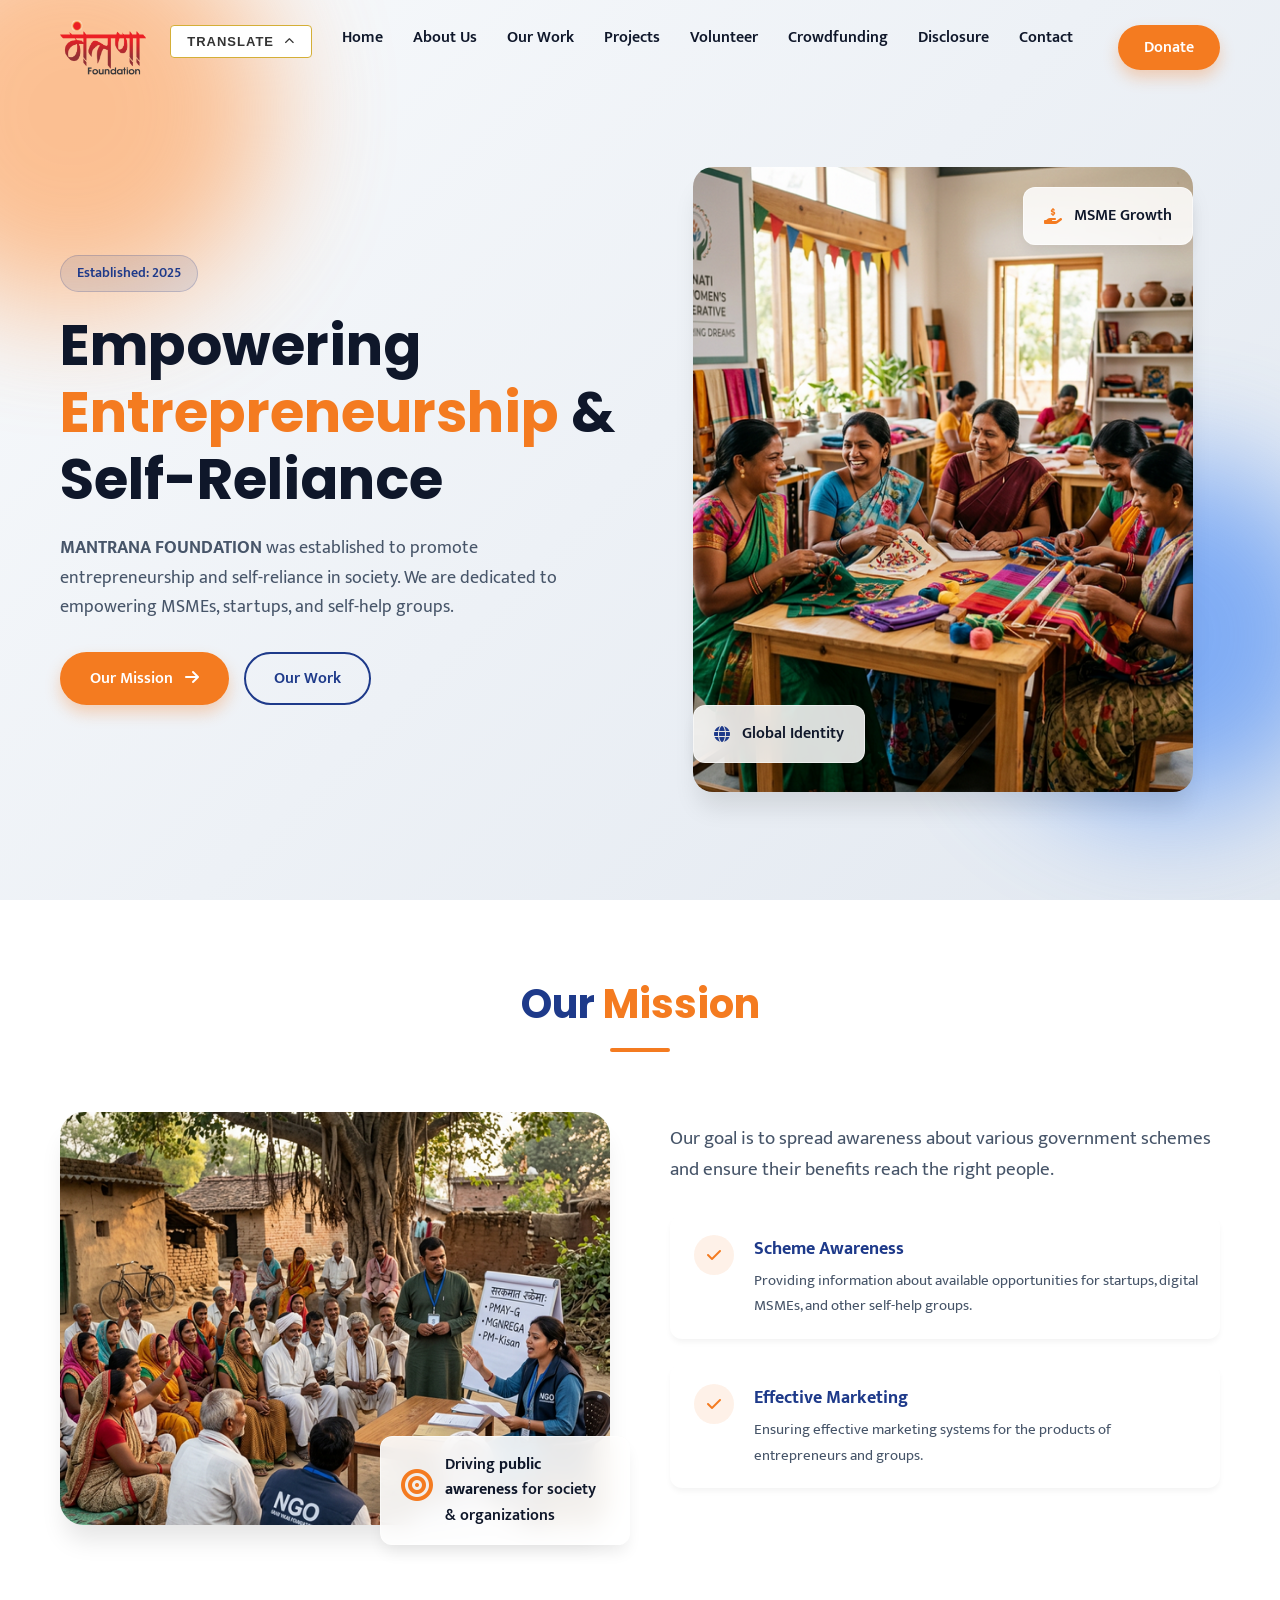
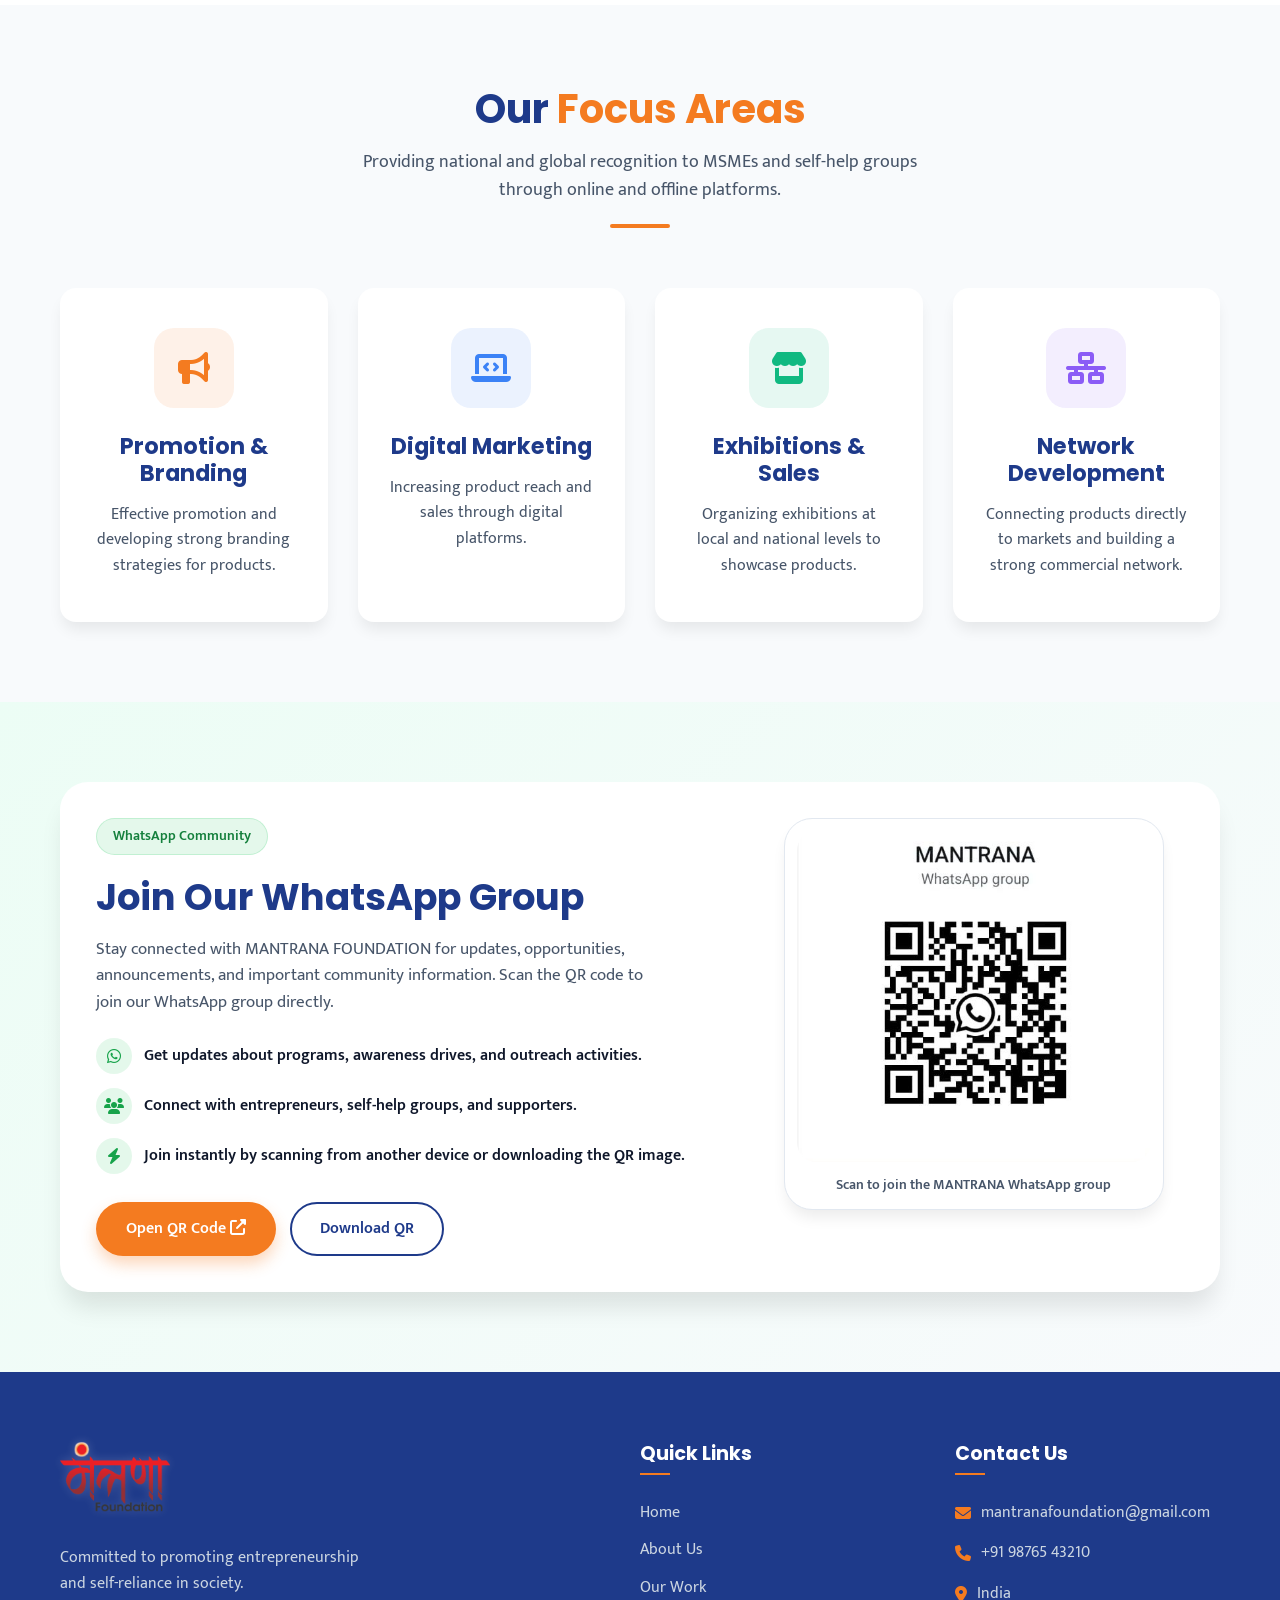
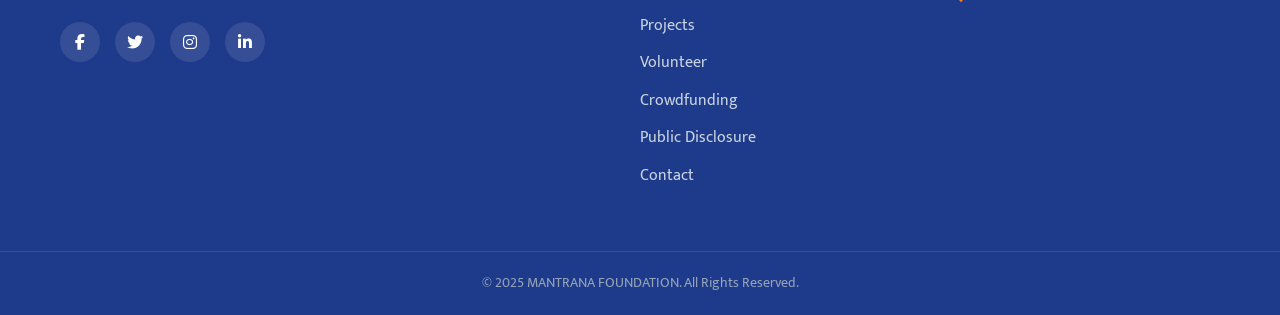
==== commit f9cdc9cd: "update" ====
--- a/index.html
+++ b/index.html
@@ -63,6 +63,7 @@
                 <a href="about.html" class="nav-link">About Us</a>
                 <a href="services.html" class="nav-link">Our Work</a>
                 <a href="projects.html" class="nav-link">Projects</a>
+                <a href="volunteer.html" class="nav-link">Volunteer</a>
                 <a href="crowdfund.html" class="nav-link">Crowdfunding</a>
                 <a href="disclosure.html" class="nav-link">Disclosure</a>
                 <a href="contact.html" class="nav-link">Contact</a>
@@ -270,6 +271,7 @@
                     <li><a href="about.html">About Us</a></li>
                     <li><a href="services.html">Our Work</a></li>
                     <li><a href="projects.html">Projects</a></li>
+                    <li><a href="volunteer.html">Volunteer</a></li>
                     <li><a href="crowdfund.html">Crowdfunding</a></li>
                     <li><a href="disclosure.html">Public Disclosure</a></li>
                     <li><a href="contact.html">Contact</a></li>
